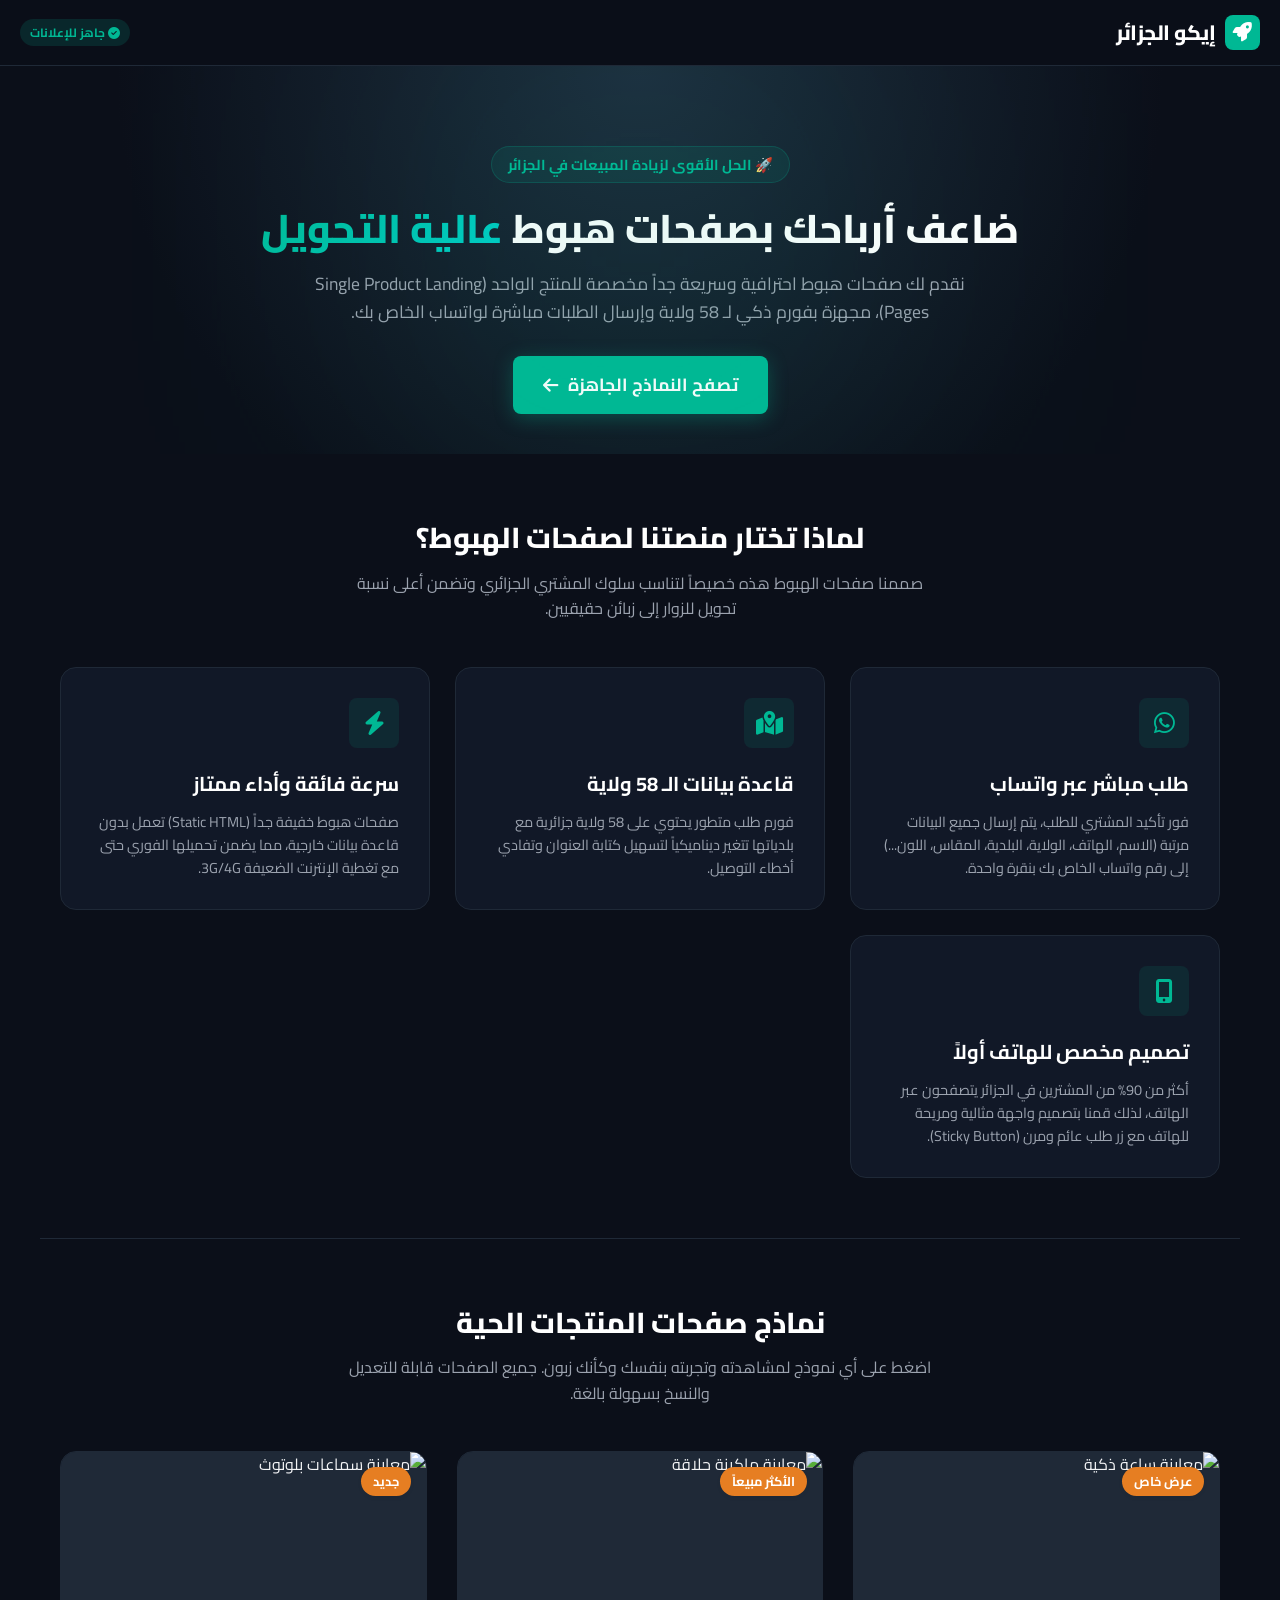
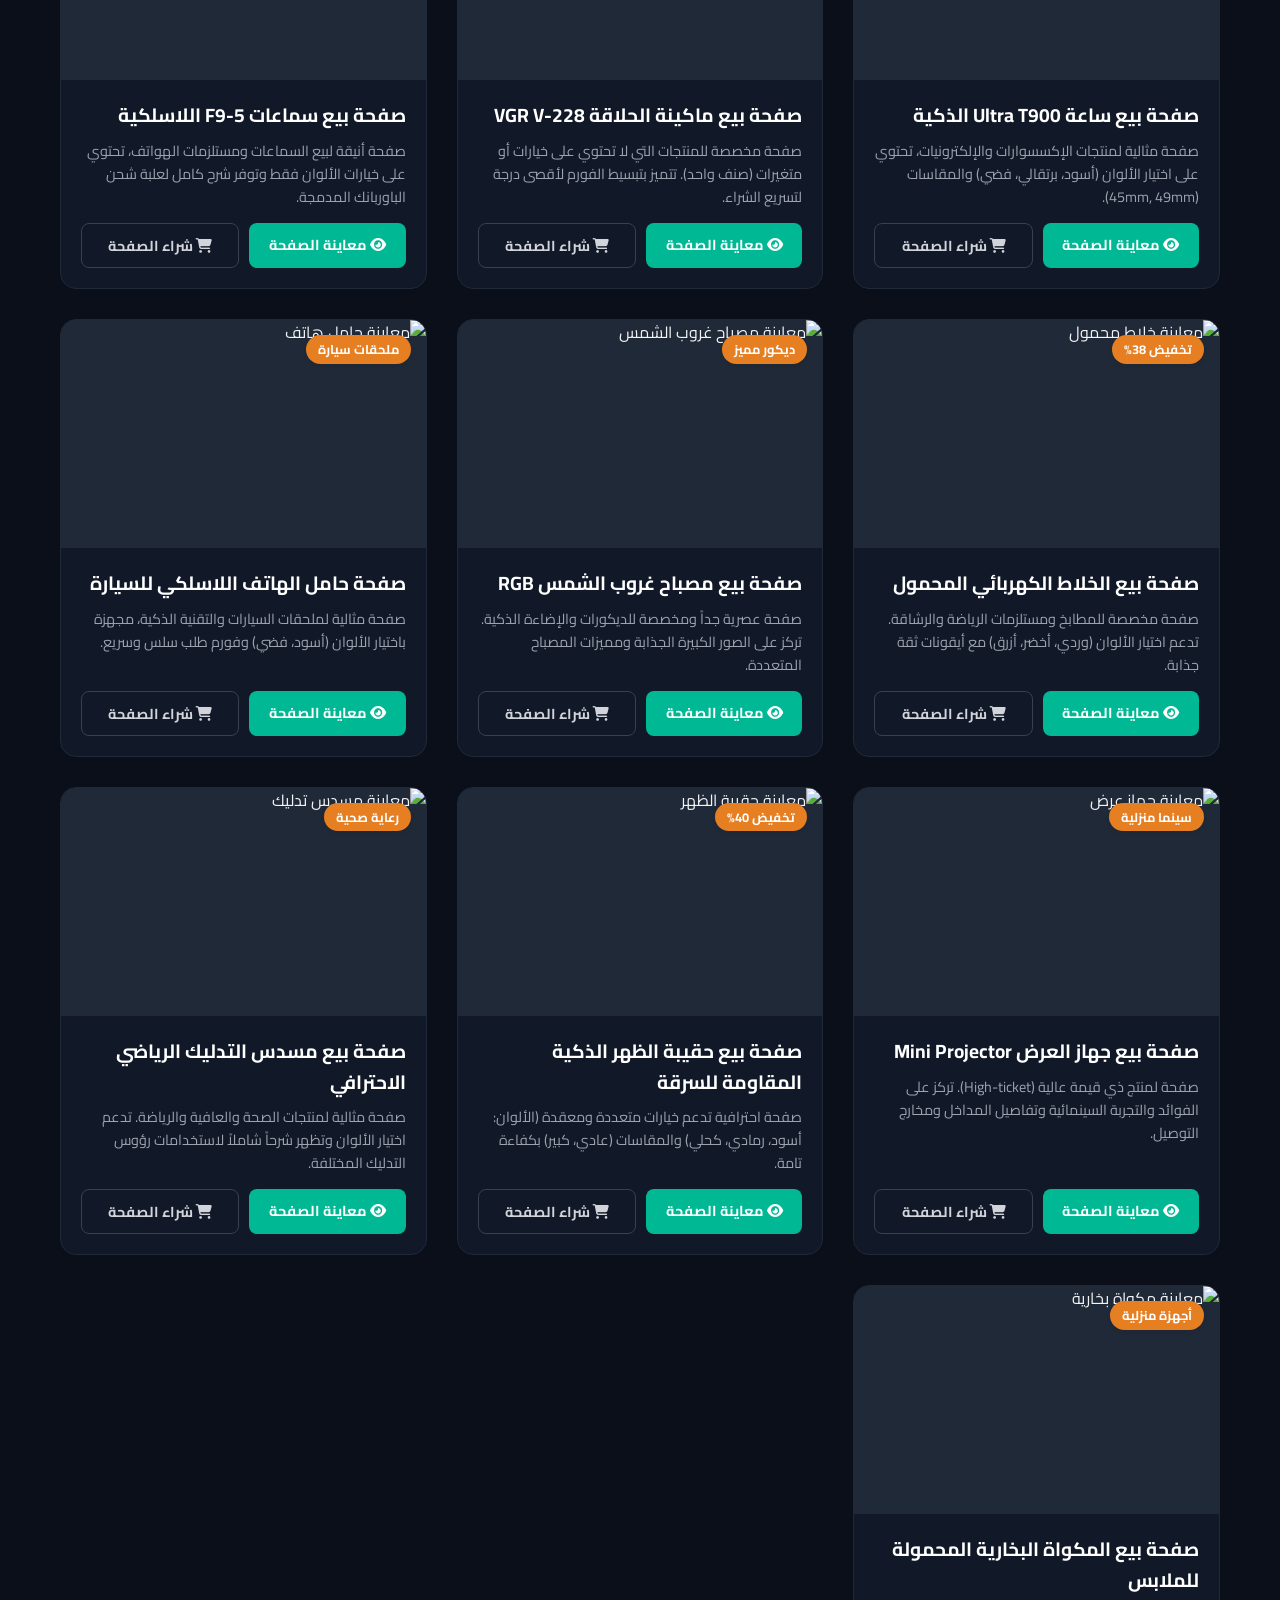
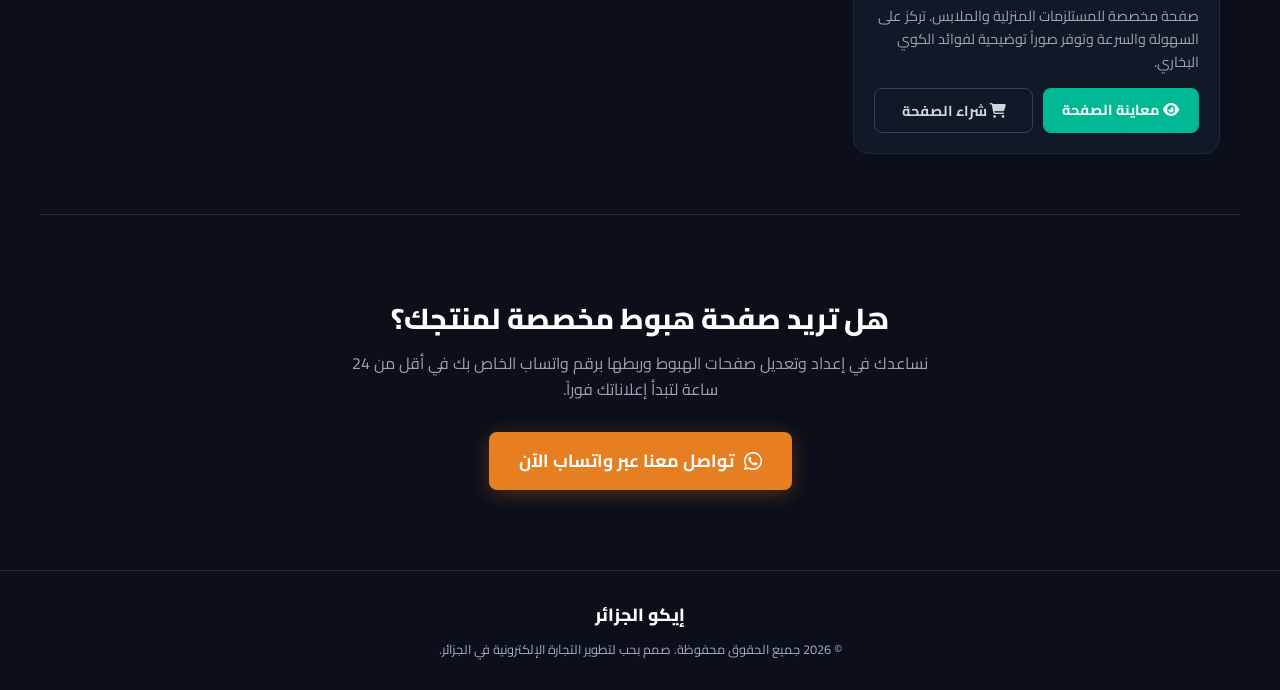
==== index.html @ 587dd2bb "Initial commit - Product Pages" ====
<!DOCTYPE html>
<html lang="ar" dir="rtl">
<head>
  <meta charset="UTF-8">
  <meta name="viewport" content="width=device-width, initial-scale=1.0">
  <meta name="description" content="منصة إنشاء صفحات الهبوط الاحترافية للمنتج الواحد في الجزائر. زد مبيعاتك عبر فيسبوك بصفحات سريعة ومتوافقة مع واتساب.">
  <title>صفحات الهبوط الاحترافية للمنتج الواحد في الجزائر | Eco الجزائر</title>
  
  <!-- FontAwesome Icons -->
  <link rel="stylesheet" href="https://cdnjs.cloudflare.com/ajax/libs/font-awesome/6.4.0/css/all.min.css">
  
  <!-- Custom Styling (Using the unified style.css agency sections) -->
  <link rel="stylesheet" href="assets/css/style.css">
</head>
<body class="agency-body">

  <!-- Header -->
  <header class="app-header agency-header">
    <div class="logo-container">
      <div class="logo-icon" style="background: var(--primary);"><i class="fas fa-rocket"></i></div>
      <span class="logo-text" style="color: var(--white);">إيكو الجزائر</span>
    </div>
    <div class="trust-badge-header" style="background-color: rgba(0, 184, 148, 0.15); color: var(--primary);">
      <i class="fas fa-check-circle"></i> جاهز للإعلانات
    </div>
  </header>

  <!-- Hero Section -->
  <section class="agency-hero">
    <span class="agency-badge">🚀 الحل الأقوى لزيادة المبيعات في الجزائر</span>
    <h1 class="agency-title">ضاعف أرباحك بصفحات هبوط <span>عالية التحويل</span></h1>
    <p class="agency-subtitle">نقدم لك صفحات هبوط احترافية وسريعة جداً مخصصة للمنتج الواحد (Single Product Landing Pages)، مجهزة بفورم ذكي لـ 58 ولاية وإرسال الطلبات مباشرة لواتساب الخاص بك.</p>
    <a href="#templates" class="agency-cta-btn">
      تصفح النماذج الجاهزة
      <i class="fas fa-arrow-left"></i>
    </a>
  </section>

  <!-- Features Section -->
  <section class="agency-section">
    <div class="section-header-center">
      <h2 class="agency-section-title">لماذا تختار منصتنا لصفحات الهبوط؟</h2>
      <p class="agency-section-desc">صممنا صفحات الهبوط هذه خصيصاً لتناسب سلوك المشتري الجزائري وتضمن أعلى نسبة تحويل للزوار إلى زبائن حقيقيين.</p>
    </div>

    <div class="features-grid">
      <!-- Feature 1 -->
      <div class="feature-card">
        <div class="feature-card-icon"><i class="fab fa-whatsapp"></i></div>
        <h3 class="feature-card-title">طلب مباشر عبر واتساب</h3>
        <p class="feature-card-desc">فور تأكيد المشتري للطلب، يتم إرسال جميع البيانات مرتبة (الاسم، الهاتف، الولاية، البلدية، المقاس، اللون...) إلى رقم واتساب الخاص بك بنقرة واحدة.</p>
      </div>

      <!-- Feature 2 -->
      <div class="feature-card">
        <div class="feature-card-icon"><i class="fas fa-map-marked-alt"></i></div>
        <h3 class="feature-card-title">قاعدة بيانات الـ 58 ولاية</h3>
        <p class="feature-card-desc">فورم طلب متطور يحتوي على 58 ولاية جزائرية مع بلدياتها تتغير ديناميكياً لتسهيل كتابة العنوان وتفادي أخطاء التوصيل.</p>
      </div>

      <!-- Feature 3 -->
      <div class="feature-card">
        <div class="feature-card-icon"><i class="fas fa-bolt"></i></div>
        <h3 class="feature-card-title">سرعة فائقة وأداء ممتاز</h3>
        <p class="feature-card-desc">صفحات هبوط خفيفة جداً (Static HTML) تعمل بدون قاعدة بيانات خارجية، مما يضمن تحميلها الفوري حتى مع تغطية الإنترنت الضعيفة 3G/4G.</p>
      </div>

      <!-- Feature 4 -->
      <div class="feature-card">
        <div class="feature-card-icon"><i class="fas fa-mobile-alt"></i></div>
        <h3 class="feature-card-title">تصميم مخصص للهاتف أولاً</h3>
        <p class="feature-card-desc">أكثر من 90% من المشترين في الجزائر يتصفحون عبر الهاتف، لذلك قمنا بتصميم واجهة مثالية ومريحة للهاتف مع زر طلب عائم ومرن (Sticky Button).</p>
      </div>
    </div>
  </section>

  <!-- Templates Showcase Section -->
  <section id="templates" class="agency-section" style="border-top: 1px solid #1f2937;">
    <div class="section-header-center">
      <h2 class="agency-section-title">نماذج صفحات المنتجات الحية</h2>
      <p class="agency-section-desc">اضغط على أي نموذج لمشاهدته وتجربته بنفسك وكأنك زبون. جميع الصفحات قابلة للتعديل والنسخ بسهولة بالغة.</p>
    </div>

    <div class="templates-grid">
      <!-- Template 1 -->
      <div class="template-card">
        <div class="template-preview">
          <span class="template-badge">عرض خاص</span>
          <img src="https://images.unsplash.com/photo-1546868871-7041f2a55e12?w=600&auto=format&fit=crop&q=80" alt="معاينة ساعة ذكية">
        </div>
        <div class="template-info">
          <h3 class="template-title">صفحة بيع ساعة Ultra T900 الذكية</h3>
          <p class="template-desc">صفحة مثالية لمنتجات الإكسسوارات والإلكترونيات، تحتوي على اختيار الألوان (أسود، برتقالي، فضي) والمقاسات (45mm, 49mm).</p>
          <div class="template-actions">
            <a href="pages/product-1.html" target="_blank" class="template-btn template-btn-primary"><i class="fas fa-eye"></i> معاينة الصفحة</a>
            <a href="https://api.whatsapp.com/send?phone=213660320251&text=مرحباً، أريد شراء صفحة هبوط ساعة Ultra T900" target="_blank" class="template-btn template-btn-secondary"><i class="fas fa-shopping-cart"></i> شراء الصفحة</a>
          </div>
        </div>
      </div>

      <!-- Template 2 -->
      <div class="template-card">
        <div class="template-preview">
          <span class="template-badge">الأكثر مبيعاً</span>
          <img src="https://images.unsplash.com/photo-1621605815971-fbc98d665033?w=600&auto=format&fit=crop&q=80" alt="معاينة ماكينة حلاقة">
        </div>
        <div class="template-info">
          <h3 class="template-title">صفحة بيع ماكينة الحلاقة VGR V-228</h3>
          <p class="template-desc">صفحة مخصصة للمنتجات التي لا تحتوي على خيارات أو متغيرات (صنف واحد). تتميز بتبسيط الفورم لأقصى درجة لتسريع الشراء.</p>
          <div class="template-actions">
            <a href="pages/product-2.html" target="_blank" class="template-btn template-btn-primary"><i class="fas fa-eye"></i> معاينة الصفحة</a>
            <a href="https://api.whatsapp.com/send?phone=213660320251&text=مرحباً، أريد شراء صفحة هبوط ماكينة الحلاقة VGR" target="_blank" class="template-btn template-btn-secondary"><i class="fas fa-shopping-cart"></i> شراء الصفحة</a>
          </div>
        </div>
      </div>

      <!-- Template 3 -->
      <div class="template-card">
        <div class="template-preview">
          <span class="template-badge">جديد</span>
          <img src="https://images.unsplash.com/photo-1608156639585-b3a032ef9689?w=600&auto=format&fit=crop&q=80" alt="معاينة سماعات بلوتوث">
        </div>
        <div class="template-info">
          <h3 class="template-title">صفحة بيع سماعات F9-5 اللاسلكية</h3>
          <p class="template-desc">صفحة أنيقة لبيع السماعات ومستلزمات الهواتف، تحتوي على خيارات الألوان فقط وتوفر شرح كامل لعلبة شحن الباوربانك المدمجة.</p>
          <div class="template-actions">
            <a href="pages/product-3.html" target="_blank" class="template-btn template-btn-primary"><i class="fas fa-eye"></i> معاينة الصفحة</a>
            <a href="https://api.whatsapp.com/send?phone=213660320251&text=مرحباً، أريد شراء صفحة هبوط سماعات F9-5" target="_blank" class="template-btn template-btn-secondary"><i class="fas fa-shopping-cart"></i> شراء الصفحة</a>
          </div>
        </div>
      </div>

      <!-- Template 4 -->
      <div class="template-card">
        <div class="template-preview">
          <span class="template-badge">تخفيض 38%</span>
          <img src="https://images.unsplash.com/photo-1578643463396-0997cb5328c1?w=600&auto=format&fit=crop&q=80" alt="معاينة خلاط محمول">
        </div>
        <div class="template-info">
          <h3 class="template-title">صفحة بيع الخلاط الكهربائي المحمول</h3>
          <p class="template-desc">صفحة مخصصة للمطابخ ومستلزمات الرياضة والرشاقة. تدعم اختيار الألوان (وردي، أخضر، أزرق) مع أيقونات ثقة جذابة.</p>
          <div class="template-actions">
            <a href="pages/product-4.html" target="_blank" class="template-btn template-btn-primary"><i class="fas fa-eye"></i> معاينة الصفحة</a>
            <a href="https://api.whatsapp.com/send?phone=213660320251&text=مرحباً، أريد شراء صفحة هبوط الخلاط المحمول" target="_blank" class="template-btn template-btn-secondary"><i class="fas fa-shopping-cart"></i> شراء الصفحة</a>
          </div>
        </div>
      </div>

      <!-- Template 5 -->
      <div class="template-card">
        <div class="template-preview">
          <span class="template-badge">ديكور مميز</span>
          <img src="https://images.unsplash.com/photo-1618005182384-a83a8bd57fbe?w=600&auto=format&fit=crop&q=80" alt="معاينة مصباح غروب الشمس">
        </div>
        <div class="template-info">
          <h3 class="template-title">صفحة بيع مصباح غروب الشمس RGB</h3>
          <p class="template-desc">صفحة عصرية جداً ومخصصة للديكورات والإضاءة الذكية. تركز على الصور الكبيرة الجذابة ومميزات المصباح المتعددة.</p>
          <div class="template-actions">
            <a href="pages/product-5.html" target="_blank" class="template-btn template-btn-primary"><i class="fas fa-eye"></i> معاينة الصفحة</a>
            <a href="https://api.whatsapp.com/send?phone=213660320251&text=مرحباً، أريد شراء صفحة هبوط مصباح غروب الشمس" target="_blank" class="template-btn template-btn-secondary"><i class="fas fa-shopping-cart"></i> شراء الصفحة</a>
          </div>
        </div>
      </div>

      <!-- Template 6 -->
      <div class="template-card">
        <div class="template-preview">
          <span class="template-badge">ملحقات سيارة</span>
          <img src="https://images.unsplash.com/photo-1586105251261-72a756497a11?w=600&auto=format&fit=crop&q=80" alt="معاينة حامل هاتف">
        </div>
        <div class="template-info">
          <h3 class="template-title">صفحة حامل الهاتف اللاسلكي للسيارة</h3>
          <p class="template-desc">صفحة مثالية لملحقات السيارات والتقنية الذكية، مجهزة باختيار الألوان (أسود، فضي) وفورم طلب سلس وسريع.</p>
          <div class="template-actions">
            <a href="pages/product-6.html" target="_blank" class="template-btn template-btn-primary"><i class="fas fa-eye"></i> معاينة الصفحة</a>
            <a href="https://api.whatsapp.com/send?phone=213660320251&text=مرحباً، أريد شراء صفحة هبوط شاحن وحامل السيارة" target="_blank" class="template-btn template-btn-secondary"><i class="fas fa-shopping-cart"></i> شراء الصفحة</a>
          </div>
        </div>
      </div>

      <!-- Template 7 -->
      <div class="template-card">
        <div class="template-preview">
          <span class="template-badge">سينما منزلية</span>
          <img src="https://images.unsplash.com/photo-1535016120720-40c646be5580?w=600&auto=format&fit=crop&q=80" alt="معاينة جهاز عرض">
        </div>
        <div class="template-info">
          <h3 class="template-title">صفحة بيع جهاز العرض Mini Projector</h3>
          <p class="template-desc">صفحة لمنتج ذي قيمة عالية (High-ticket). تركز على الفوائد والتجربة السينمائية وتفاصيل المداخل ومخارج التوصيل.</p>
          <div class="template-actions">
            <a href="pages/product-7.html" target="_blank" class="template-btn template-btn-primary"><i class="fas fa-eye"></i> معاينة الصفحة</a>
            <a href="https://api.whatsapp.com/send?phone=213660320251&text=مرحباً، أريد شراء صفحة هبوط جهاز العرض" target="_blank" class="template-btn template-btn-secondary"><i class="fas fa-shopping-cart"></i> شراء الصفحة</a>
          </div>
        </div>
      </div>

      <!-- Template 8 -->
      <div class="template-card">
        <div class="template-preview">
          <span class="template-badge">تخفيض 40%</span>
          <img src="https://images.unsplash.com/photo-1553062407-98eeb64c6a62?w=600&auto=format&fit=crop&q=80" alt="معاينة حقيبة الظهر">
        </div>
        <div class="template-info">
          <h3 class="template-title">صفحة بيع حقيبة الظهر الذكية المقاومة للسرقة</h3>
          <p class="template-desc">صفحة احترافية تدعم خيارات متعددة ومعقدة (الألوان: أسود، رمادي، كحلي) والمقاسات (عادي، كبير) بكفاءة تامة.</p>
          <div class="template-actions">
            <a href="pages/product-8.html" target="_blank" class="template-btn template-btn-primary"><i class="fas fa-eye"></i> معاينة الصفحة</a>
            <a href="https://api.whatsapp.com/send?phone=213660320251&text=مرحباً، أريد شراء صفحة هبوط حقيبة الظهر" target="_blank" class="template-btn template-btn-secondary"><i class="fas fa-shopping-cart"></i> شراء الصفحة</a>
          </div>
        </div>
      </div>

      <!-- Template 9 -->
      <div class="template-card">
        <div class="template-preview">
          <span class="template-badge">رعاية صحية</span>
          <img src="https://images.unsplash.com/photo-1607613009820-a29f7bb81c04?w=600&auto=format&fit=crop&q=80" alt="معاينة مسدس تدليك">
        </div>
        <div class="template-info">
          <h3 class="template-title">صفحة بيع مسدس التدليك الرياضي الاحترافي</h3>
          <p class="template-desc">صفحة مثالية لمنتجات الصحة والعافية والرياضة. تدعم اختيار الألوان وتظهر شرحاً شاملاً لاستخدامات رؤوس التدليك المختلفة.</p>
          <div class="template-actions">
            <a href="pages/product-9.html" target="_blank" class="template-btn template-btn-primary"><i class="fas fa-eye"></i> معاينة الصفحة</a>
            <a href="https://api.whatsapp.com/send?phone=213660320251&text=مرحباً، أريد شراء صفحة هبوط مسدس التدليك" target="_blank" class="template-btn template-btn-secondary"><i class="fas fa-shopping-cart"></i> شراء الصفحة</a>
          </div>
        </div>
      </div>

      <!-- Template 10 -->
      <div class="template-card">
        <div class="template-preview">
          <span class="template-badge">أجهزة منزلية</span>
          <img src="https://images.unsplash.com/photo-1479064555552-3ef4979f8908?w=600&auto=format&fit=crop&q=80" alt="معاينة مكواة بخارية">
        </div>
        <div class="template-info">
          <h3 class="template-title">صفحة بيع المكواة البخارية المحمولة للملابس</h3>
          <p class="template-desc">صفحة مخصصة للمستلزمات المنزلية والملابس. تركز على السهولة والسرعة وتوفر صوراً توضيحية لفوائد الكوي البخاري.</p>
          <div class="template-actions">
            <a href="pages/product-10.html" target="_blank" class="template-btn template-btn-primary"><i class="fas fa-eye"></i> معاينة الصفحة</a>
            <a href="https://api.whatsapp.com/send?phone=213660320251&text=مرحباً، أريد شراء صفحة هبوط المكواة البخارية" target="_blank" class="template-btn template-btn-secondary"><i class="fas fa-shopping-cart"></i> شراء الصفحة</a>
          </div>
        </div>
      </div>
    </div>
  </section>

  <!-- CTA section -->
  <section class="agency-section" style="text-align: center; border-top: 1px solid #1f2937; padding: 80px 20px;">
    <h2 class="agency-section-title">هل تريد صفحة هبوط مخصصة لمنتجك؟</h2>
    <p class="agency-section-desc" style="margin-bottom: 30px;">نساعدك في إعداد وتعديل صفحات الهبوط وربطها برقم واتساب الخاص بك في أقل من 24 ساعة لتبدأ إعلاناتك فوراً.</p>
    <a href="https://api.whatsapp.com/send?phone=213660320251&text=مرحباً، أريد طلب صفحة هبوط مخصصة لمنتجاتي" target="_blank" class="agency-cta-btn" style="background-color: var(--secondary); box-shadow: 0 4px 20px rgba(230, 126, 34, 0.3);">
      <i class="fab fa-whatsapp" style="font-size: 1.3rem;"></i>
      تواصل معنا عبر واتساب الآن
    </a>
  </section>

  <!-- Footer -->
  <footer class="app-footer" style="background-color: #0b0f19; border-top: 1px solid #1f2937;">
    <div class="footer-logo">إيكو الجزائر</div>
    <p>© 2026 جميع الحقوق محفوظة. صمم بحب لتطوير التجارة الإلكترونية في الجزائر.</p>
  </footer>

</body>
</html>
---- assets/css/style.css ----
/* 
   ==========================================================================
   Premium E-commerce Single Product Landing Page Stylesheet
   Designed for Algeria E-Commerce (Mobile-First, High-Conversion)
   ========================================================================== 
*/

@import url('https://fonts.googleapis.com/css2?family=Cairo:wght@300;400;600;700;800&family=Inter:wght@300;400;500;600;700&display=swap');

:root {
  /* Colors */
  --primary: #00b894;
  --primary-hover: #00a884;
  --primary-light: rgba(0, 184, 148, 0.1);
  --secondary: #e67e22; /* Accent Gold/Orange for badges & urgency */
  --secondary-hover: #d35400;
  --secondary-light: rgba(230, 126, 34, 0.1);
  
  --dark: #1e272e;
  --dark-light: #2c3e50;
  --light: #f8f9fa;
  --white: #ffffff;
  
  --text: #2d3748;
  --text-muted: #718096;
  --border: #e2e8f0;
  --border-focus: #00b894;
  --bg-gradient: linear-gradient(135deg, #f5f7fa 0%, #c3cfe2 100%);
  --bg-card: #ffffff;
  
  --success: #2ecc71;
  --danger: #e74c3c;
  --warning: #f1c40f;

  /* Shadows */
  --shadow-sm: 0 2px 4px rgba(0,0,0,0.05);
  --shadow-md: 0 4px 6px rgba(0,0,0,0.07), 0 10px 15px rgba(0,0,0,0.05);
  --shadow-lg: 0 15px 30px rgba(0,0,0,0.1), 0 5px 15px rgba(0,0,0,0.05);
  --shadow-sticky: 0 -4px 20px rgba(0, 0, 0, 0.08);

  /* Transitions */
  --transition-fast: 0.2s cubic-bezier(0.4, 0, 0.2, 1);
  --transition-normal: 0.3s cubic-bezier(0.4, 0, 0.2, 1);
  
  /* Borders */
  --radius-sm: 8px;
  --radius-md: 16px;
  --radius-lg: 24px;
}

/* Reset & Base Styles */
*, *::before, *::after {
  box-sizing: border-box;
  margin: 0;
  padding: 0;
}

html {
  scroll-behavior: smooth;
  font-size: 16px;
}

body {
  font-family: 'Cairo', 'Inter', sans-serif;
  background-color: #f7f9fb;
  color: var(--text);
  line-height: 1.6;
  direction: rtl;
  text-align: right;
  overflow-x: hidden;
  -webkit-tap-highlight-color: transparent;
}

img {
  max-width: 100%;
  height: auto;
  display: block;
}

a {
  text-decoration: none;
  color: inherit;
}

/* Main Container Layout */
.app-container {
  max-width: 600px; /* Perfect width for Mobile-First layout on Desktop too */
  margin: 0 auto;
  background-color: var(--white);
  min-height: 100vh;
  box-shadow: 0 0 40px rgba(0,0,0,0.03);
  position: relative;
  padding-bottom: 90px; /* Space for Mobile Sticky CTA */
}

/* Header & Logo */
.app-header {
  padding: 15px 20px;
  display: flex;
  justify-content: space-between;
  align-items: center;
  border-bottom: 1px solid var(--border);
  background-color: var(--white);
  position: sticky;
  top: 0;
  z-index: 100;
  backdrop-filter: blur(10px);
  background-color: rgba(255, 255, 255, 0.95);
}

.logo-container {
  display: flex;
  align-items: center;
  gap: 10px;
}

.logo-icon {
  width: 35px;
  height: 35px;
  background: var(--primary);
  border-radius: var(--radius-sm);
  display: flex;
  align-items: center;
  justify-content: center;
  color: var(--white);
  font-weight: 800;
  font-size: 1.2rem;
}

.logo-text {
  font-weight: 800;
  font-size: 1.3rem;
  color: var(--dark);
  letter-spacing: -0.5px;
}

.trust-badge-header {
  font-size: 0.75rem;
  font-weight: 700;
  color: var(--primary);
  background-color: var(--primary-light);
  padding: 4px 10px;
  border-radius: 50px;
}

/* Badge (عرض خاص) */
.badge-discount {
  display: inline-flex;
  align-items: center;
  background: var(--secondary);
  color: var(--white);
  padding: 4px 12px;
  border-radius: 50px;
  font-size: 0.85rem;
  font-weight: 700;
  box-shadow: 0 4px 10px rgba(230, 126, 34, 0.3);
  animation: pulse-badge 2s infinite;
}

@keyframes pulse-badge {
  0% { transform: scale(1); }
  50% { transform: scale(1.05); }
  100% { transform: scale(1); }
}

/* Product Media & Gallery */
.product-media {
  position: relative;
  background-color: #f1f3f5;
  width: 100%;
}

.main-image-wrapper {
  position: relative;
  aspect-ratio: 1 / 1;
  overflow: hidden;
  background-color: #fff;
  display: flex;
  align-items: center;
  justify-content: center;
}

.main-image-wrapper img {
  width: 100%;
  height: 100%;
  object-fit: cover;
  transition: transform var(--transition-normal);
}

.main-image-wrapper img.zoomed {
  transform: scale(1.1);
}

.gallery-thumbnails {
  display: flex;
  gap: 10px;
  padding: 15px 20px;
  overflow-x: auto;
  scrollbar-width: none; /* Hide scrollbars */
  background-color: var(--white);
}

.gallery-thumbnails::-webkit-scrollbar {
  display: none;
}

.thumbnail {
  width: 70px;
  height: 70px;
  border-radius: var(--radius-sm);
  overflow: hidden;
  border: 2px solid transparent;
  cursor: pointer;
  flex-shrink: 0;
  transition: var(--transition-fast);
  opacity: 0.6;
}

.thumbnail.active {
  border-color: var(--primary);
  opacity: 1;
  box-shadow: var(--shadow-sm);
}

.thumbnail img {
  width: 100%;
  height: 100%;
  object-fit: cover;
}

/* Sticky Promo Ticker */
.ticker-bar {
  background-color: var(--dark);
  color: var(--white);
  padding: 8px 15px;
  font-size: 0.8rem;
  font-weight: 600;
  text-align: center;
  display: flex;
  justify-content: center;
  align-items: center;
  gap: 8px;
}

.ticker-bar span {
  color: var(--secondary);
  font-weight: 800;
}

/* Product Info */
.product-info-section {
  padding: 25px 20px;
  background-color: var(--white);
}

.product-title {
  font-size: 1.6rem;
  font-weight: 800;
  color: var(--dark);
  line-height: 1.4;
  margin-bottom: 12px;
}

.product-pricing {
  display: flex;
  align-items: center;
  gap: 15px;
  margin-bottom: 20px;
}

.price-current {
  font-size: 2.2rem;
  font-weight: 800;
  color: var(--primary);
  display: flex;
  align-items: baseline;
  gap: 4px;
}

.price-currency {
  font-size: 1.1rem;
  font-weight: 700;
}

.price-old {
  font-size: 1.3rem;
  color: var(--text-muted);
  text-decoration: line-through;
}

/* Trust Elements Row */
.trust-badges-grid {
  display: grid;
  grid-template-columns: repeat(3, 1fr);
  gap: 10px;
  padding: 15px 0;
  border-top: 1px solid var(--border);
  border-bottom: 1px solid var(--border);
  margin-bottom: 25px;
}

.trust-badge-card {
  display: flex;
  flex-direction: column;
  align-items: center;
  text-align: center;
  gap: 6px;
}

.trust-icon {
  width: 40px;
  height: 40px;
  background-color: var(--primary-light);
  color: var(--primary);
  border-radius: 50%;
  display: flex;
  align-items: center;
  justify-content: center;
  font-size: 1.25rem;
}

.trust-text {
  font-size: 0.75rem;
  font-weight: 700;
  color: var(--dark);
}

/* Interactive Product Options */
.option-group {
  margin-bottom: 20px;
}

.option-label {
  font-size: 0.95rem;
  font-weight: 700;
  color: var(--dark);
  margin-bottom: 8px;
  display: block;
}

.options-selector-flex {
  display: flex;
  flex-wrap: wrap;
  gap: 10px;
}

.option-pill {
  padding: 10px 18px;
  border: 2px solid var(--border);
  border-radius: var(--radius-sm);
  font-size: 0.9rem;
  font-weight: 700;
  cursor: pointer;
  background-color: var(--white);
  transition: var(--transition-fast);
  user-select: none;
  display: flex;
  align-items: center;
  gap: 8px;
}

.option-pill:hover {
  border-color: var(--text-muted);
}

.option-pill.active {
  border-color: var(--primary);
  background-color: var(--primary-light);
  color: var(--primary);
}

/* Color Circle indicator inside pill optional */
.color-dot {
  width: 15px;
  height: 15px;
  border-radius: 50%;
  display: inline-block;
  border: 1px solid rgba(0,0,0,0.1);
}

/* Product Description Section */
.product-description-section {
  padding: 25px 20px;
  background-color: var(--light);
  border-top: 1px solid var(--border);
  border-bottom: 1px solid var(--border);
}

.section-title {
  font-size: 1.2rem;
  font-weight: 800;
  color: var(--dark);
  margin-bottom: 15px;
  display: flex;
  align-items: center;
  gap: 8px;
}

.section-title::after {
  content: '';
  flex-grow: 1;
  height: 2px;
  background-color: var(--border);
}

.description-content {
  color: var(--text);
  font-size: 0.95rem;
  line-height: 1.7;
}

.description-content h3 {
  font-size: 1.1rem;
  margin: 15px 0 10px 0;
  color: var(--dark-light);
}

.description-content ul, .description-content ol {
  margin: 10px 0;
  padding-right: 20px;
}

.description-content li {
  margin-bottom: 8px;
}

/* Order Form Section */
.order-form-section {
  padding: 30px 20px;
  background-color: var(--white);
}

.form-header {
  text-align: center;
  margin-bottom: 25px;
}

.form-title {
  font-size: 1.4rem;
  font-weight: 800;
  color: var(--dark);
  margin-bottom: 5px;
}

.form-subtitle {
  font-size: 0.9rem;
  color: var(--secondary);
  font-weight: 700;
}

.form-group {
  margin-bottom: 18px;
  position: relative;
}

.form-group label {
  display: block;
  font-size: 0.9rem;
  font-weight: 700;
  color: var(--dark);
  margin-bottom: 6px;
}

.input-with-icon {
  position: relative;
  display: flex;
  align-items: center;
}

.input-icon {
  position: absolute;
  right: 15px;
  color: var(--text-muted);
  font-size: 1rem;
  pointer-events: none;
}

.form-control {
  width: 100%;
  padding: 12px 45px 12px 15px; /* Extra padding on right for the icon */
  border: 2px solid var(--border);
  border-radius: var(--radius-sm);
  font-size: 0.95rem;
  font-family: inherit;
  color: var(--dark);
  background-color: var(--white);
  transition: var(--transition-fast);
  outline: none;
}

.form-control:focus {
  border-color: var(--primary);
  box-shadow: 0 0 0 4px rgba(0, 184, 148, 0.15);
}

.form-control-select {
  appearance: none;
  background-image: url("data:image/svg+xml;charset=UTF-8,%3Csvg xmlns='http://www.w3.org/2000/svg' viewBox='0 0 24 24' fill='none' stroke='%23718096' stroke-width='2' stroke-linecap='round' stroke-linejoin='round'%3E%3Cpolyline points='6 9 12 15 18 9'%3E%3C/polyline%3E%3C/svg%3E");
  background-repeat: no-repeat;
  background-position: left 15px center;
  background-size: 18px;
}

/* Delivery Type Cards */
.delivery-options-grid {
  display: grid;
  grid-template-columns: repeat(2, 1fr);
  gap: 15px;
  margin-bottom: 18px;
}

.delivery-card {
  border: 2px solid var(--border);
  border-radius: var(--radius-sm);
  padding: 15px 10px;
  text-align: center;
  cursor: pointer;
  transition: var(--transition-fast);
  background-color: var(--white);
  user-select: none;
  display: flex;
  flex-direction: column;
  align-items: center;
  gap: 8px;
}

.delivery-card.active {
  border-color: var(--primary);
  background-color: var(--primary-light);
  color: var(--primary);
}

.delivery-card-icon {
  font-size: 1.5rem;
  color: var(--text-muted);
}

.delivery-card.active .delivery-card-icon {
  color: var(--primary);
}

.delivery-card-title {
  font-size: 0.9rem;
  font-weight: 700;
  color: var(--dark);
}

.delivery-card.active .delivery-card-title {
  color: var(--primary);
}

.delivery-card-desc {
  font-size: 0.75rem;
  color: var(--text-muted);
}

/* Quantity Counter Selector */
.quantity-selector {
  display: flex;
  align-items: center;
  border: 2px solid var(--border);
  border-radius: var(--radius-sm);
  width: fit-content;
  overflow: hidden;
  background-color: var(--white);
}

.qty-btn {
  width: 45px;
  height: 45px;
  border: none;
  background-color: var(--light);
  font-size: 1.2rem;
  font-weight: bold;
  cursor: pointer;
  display: flex;
  align-items: center;
  justify-content: center;
  transition: var(--transition-fast);
  user-select: none;
}

.qty-btn:hover {
  background-color: var(--border);
}

.qty-val {
  width: 60px;
  height: 45px;
  text-align: center;
  border: none;
  font-size: 1.1rem;
  font-weight: 700;
  outline: none;
  pointer-events: none; /* User changes quantity only through buttons */
}

/* Urgency Elements */
.urgency-badge {
  display: flex;
  align-items: center;
  justify-content: center;
  gap: 8px;
  background-color: var(--secondary-light);
  color: var(--secondary);
  border: 1px dashed var(--secondary);
  padding: 10px;
  border-radius: var(--radius-sm);
  font-size: 0.85rem;
  font-weight: 700;
  margin-bottom: 20px;
}

/* Submit Action Button */
.submit-btn {
  width: 100%;
  padding: 16px;
  background: linear-gradient(135deg, var(--primary) 0%, var(--primary-hover) 100%);
  border: none;
  border-radius: var(--radius-sm);
  color: var(--white);
  font-size: 1.2rem;
  font-weight: 800;
  cursor: pointer;
  box-shadow: 0 8px 20px rgba(0, 184, 148, 0.3);
  transition: all var(--transition-normal);
  display: flex;
  align-items: center;
  justify-content: center;
  gap: 12px;
  position: relative;
  overflow: hidden;
  margin-top: 15px;
}

.submit-btn::after {
  content: '';
  position: absolute;
  top: 0;
  left: -50%;
  width: 200%;
  height: 100%;
  background: linear-gradient(
    to right,
    rgba(255,255,255,0) 0%,
    rgba(255,255,255,0.3) 50%,
    rgba(255,255,255,0) 100%
  );
  transform: skewX(-25deg);
  animation: shine 3s infinite;
}

@keyframes shine {
  0% { left: -100%; }
  50% { left: 100%; }
  100% { left: 100%; }
}

.submit-btn:hover {
  transform: translateY(-2px);
  box-shadow: 0 12px 24px rgba(0, 184, 148, 0.4);
}

.submit-btn:active {
  transform: translateY(0);
}

.whatsapp-icon-btn {
  font-size: 1.6rem;
}

/* Sticky Phone Footer Button */
.sticky-footer-cta {
  position: fixed;
  bottom: 0;
  left: 0;
  right: 0;
  background-color: var(--white);
  padding: 12px 20px;
  box-shadow: var(--shadow-sticky);
  z-index: 99;
  display: flex;
  justify-content: center;
  align-items: center;
  transform: translateY(100%);
  transition: transform var(--transition-normal);
}

.sticky-footer-cta.visible {
  transform: translateY(0);
}

/* Desktop layout constraint for sticky footer */
@media (min-width: 601px) {
  .sticky-footer-cta {
    left: 50%;
    transform: translate(-50%, 100%);
    width: 600px;
  }
  .sticky-footer-cta.visible {
    transform: translate(-50%, 0);
  }
}

.sticky-cta-btn {
  width: 100%;
  padding: 14px;
  background: var(--secondary);
  border: none;
  border-radius: var(--radius-sm);
  color: var(--white);
  font-size: 1.1rem;
  font-weight: 800;
  cursor: pointer;
  box-shadow: 0 4px 15px rgba(230, 126, 34, 0.3);
  display: flex;
  align-items: center;
  justify-content: center;
  gap: 8px;
  transition: var(--transition-fast);
}

.sticky-cta-btn:hover {
  background: var(--secondary-hover);
}

/* Toast Notifications */
.toast-container {
  position: fixed;
  top: 20px;
  left: 20px;
  right: 20px;
  z-index: 1000;
  display: flex;
  flex-direction: column;
  gap: 10px;
  pointer-events: none;
}

@media (min-width: 601px) {
  .toast-container {
    width: 380px;
    left: auto;
    right: calc(50% - 280px); /* Center aligning near the desktop emulation box */
  }
}

.toast {
  padding: 15px 20px;
  border-radius: var(--radius-sm);
  background-color: var(--white);
  box-shadow: var(--shadow-lg);
  color: var(--text);
  font-weight: 700;
  font-size: 0.9rem;
  display: flex;
  align-items: center;
  gap: 12px;
  transform: translateY(-20px);
  opacity: 0;
  transition: all 0.3s cubic-bezier(0.175, 0.885, 0.32, 1.275);
  pointer-events: auto;
  border-right: 4px solid var(--border);
}

.toast.show {
  transform: translateY(0);
  opacity: 1;
}

.toast-success {
  border-right-color: var(--success);
}

.toast-error {
  border-right-color: var(--danger);
}

.toast-icon {
  font-size: 1.25rem;
}

.toast-success .toast-icon {
  color: var(--success);
}

.toast-error .toast-icon {
  color: var(--danger);
}

/* Footer Section */
.app-footer {
  padding: 30px 20px;
  background-color: var(--dark);
  color: #a0aec0;
  text-align: center;
  font-size: 0.8rem;
  border-top: 1px solid var(--dark-light);
}

.footer-logo {
  font-size: 1.1rem;
  font-weight: 800;
  color: var(--white);
  margin-bottom: 10px;
}

.footer-trust-grid {
  display: flex;
  justify-content: center;
  gap: 20px;
  margin-bottom: 20px;
  font-size: 0.75rem;
}

.footer-trust-item {
  display: flex;
  align-items: center;
  gap: 6px;
}

/* 
   ==========================================================================
   Agency Showcase & Main Landing Page Styling
   ==========================================================================
*/
.agency-body {
  background-color: #0b0f19;
  color: #f3f4f6;
  direction: rtl;
  font-family: 'Cairo', sans-serif;
  line-height: 1.6;
}

.agency-header {
  border-bottom: 1px solid #1f2937;
  background-color: rgba(11, 15, 25, 0.85);
}

.agency-hero {
  padding: 80px 20px 40px;
  text-align: center;
  background: radial-gradient(circle at top, #1e293b 0%, #0b0f19 70%);
  position: relative;
  overflow: hidden;
}

.agency-hero::before {
  content: '';
  position: absolute;
  top: -10%;
  left: 50%;
  transform: translateX(-50%);
  width: 400px;
  height: 400px;
  background-color: var(--primary);
  filter: blur(150px);
  opacity: 0.15;
  pointer-events: none;
}

.agency-badge {
  display: inline-block;
  padding: 6px 16px;
  background-color: rgba(0, 184, 148, 0.1);
  border: 1px solid rgba(0, 184, 148, 0.2);
  color: var(--primary);
  border-radius: 50px;
  font-size: 0.9rem;
  font-weight: 700;
  margin-bottom: 20px;
}

.agency-title {
  font-size: 2.5rem;
  font-weight: 800;
  line-height: 1.3;
  margin-bottom: 15px;
  color: var(--white);
}

.agency-title span {
  color: var(--primary);
  background: linear-gradient(135deg, var(--primary) 0%, #00cec9 100%);
  -webkit-background-clip: text;
  -webkit-text-fill-color: transparent;
}

.agency-subtitle {
  font-size: 1.1rem;
  color: #9ca3af;
  max-width: 700px;
  margin: 0 auto 30px;
}

.agency-cta-btn {
  display: inline-flex;
  align-items: center;
  gap: 10px;
  padding: 15px 30px;
  background-color: var(--primary);
  color: var(--white);
  border-radius: var(--radius-sm);
  font-weight: 700;
  font-size: 1.1rem;
  box-shadow: 0 4px 20px rgba(0, 184, 148, 0.3);
  transition: var(--transition-normal);
}

.agency-cta-btn:hover {
  background-color: var(--primary-hover);
  transform: translateY(-2px);
}

/* Features Grid */
.agency-section {
  padding: 60px 20px;
  max-width: 1200px;
  margin: 0 auto;
}

.section-header-center {
  text-align: center;
  margin-bottom: 45px;
}

.agency-section-title {
  font-size: 1.8rem;
  font-weight: 800;
  color: var(--white);
  margin-bottom: 10px;
}

.agency-section-desc {
  font-size: 1rem;
  color: #9ca3af;
  max-width: 600px;
  margin: 0 auto;
}

.features-grid {
  display: grid;
  grid-template-columns: repeat(auto-fit, minmax(280px, 1fr));
  gap: 25px;
}

.feature-card {
  background-color: #111827;
  border: 1px solid #1f2937;
  border-radius: var(--radius-md);
  padding: 30px;
  transition: var(--transition-normal);
}

.feature-card:hover {
  transform: translateY(-5px);
  border-color: rgba(0, 184, 148, 0.4);
  box-shadow: 0 10px 30px rgba(0, 184, 148, 0.05);
}

.feature-card-icon {
  width: 50px;
  height: 50px;
  background-color: rgba(0, 184, 148, 0.1);
  color: var(--primary);
  border-radius: var(--radius-sm);
  display: flex;
  align-items: center;
  justify-content: center;
  font-size: 1.5rem;
  margin-bottom: 20px;
}

.feature-card-title {
  font-size: 1.25rem;
  font-weight: 700;
  color: var(--white);
  margin-bottom: 10px;
}

.feature-card-desc {
  font-size: 0.9rem;
  color: #9ca3af;
  line-height: 1.6;
}

/* Template Showcase Cards */
.templates-grid {
  display: grid;
  grid-template-columns: repeat(auto-fit, minmax(320px, 1fr));
  gap: 30px;
}

.template-card {
  background-color: #111827;
  border: 1px solid #1f2937;
  border-radius: var(--radius-md);
  overflow: hidden;
  transition: var(--transition-normal);
  display: flex;
  flex-direction: column;
}

.template-card:hover {
  transform: translateY(-5px);
  border-color: rgba(230, 126, 34, 0.4);
}

.template-preview {
  position: relative;
  aspect-ratio: 16 / 10;
  background-color: #1f2937;
  overflow: hidden;
}

.template-preview img {
  width: 100%;
  height: 100%;
  object-fit: cover;
  transition: transform var(--transition-normal);
}

.template-card:hover .template-preview img {
  transform: scale(1.05);
}

.template-badge {
  position: absolute;
  top: 15px;
  right: 15px;
  background-color: var(--secondary);
  color: var(--white);
  padding: 4px 12px;
  border-radius: 50px;
  font-size: 0.8rem;
  font-weight: 700;
  box-shadow: var(--shadow-sm);
}

.template-info {
  padding: 20px;
  display: flex;
  flex-direction: column;
  flex-grow: 1;
}

.template-title {
  font-size: 1.2rem;
  font-weight: 700;
  color: var(--white);
  margin-bottom: 8px;
}

.template-desc {
  font-size: 0.9rem;
  color: #9ca3af;
  margin-bottom: 15px;
  flex-grow: 1;
}

.template-actions {
  display: flex;
  gap: 10px;
}

.template-btn {
  flex: 1;
  padding: 10px;
  text-align: center;
  border-radius: var(--radius-sm);
  font-size: 0.9rem;
  font-weight: 700;
  transition: var(--transition-fast);
}

.template-btn-primary {
  background-color: var(--primary);
  color: var(--white);
}

.template-btn-primary:hover {
  background-color: var(--primary-hover);
}

.template-btn-secondary {
  border: 1px solid #374151;
  color: #d1d5db;
}

.template-btn-secondary:hover {
  background-color: #1f2937;
  color: var(--white);
}
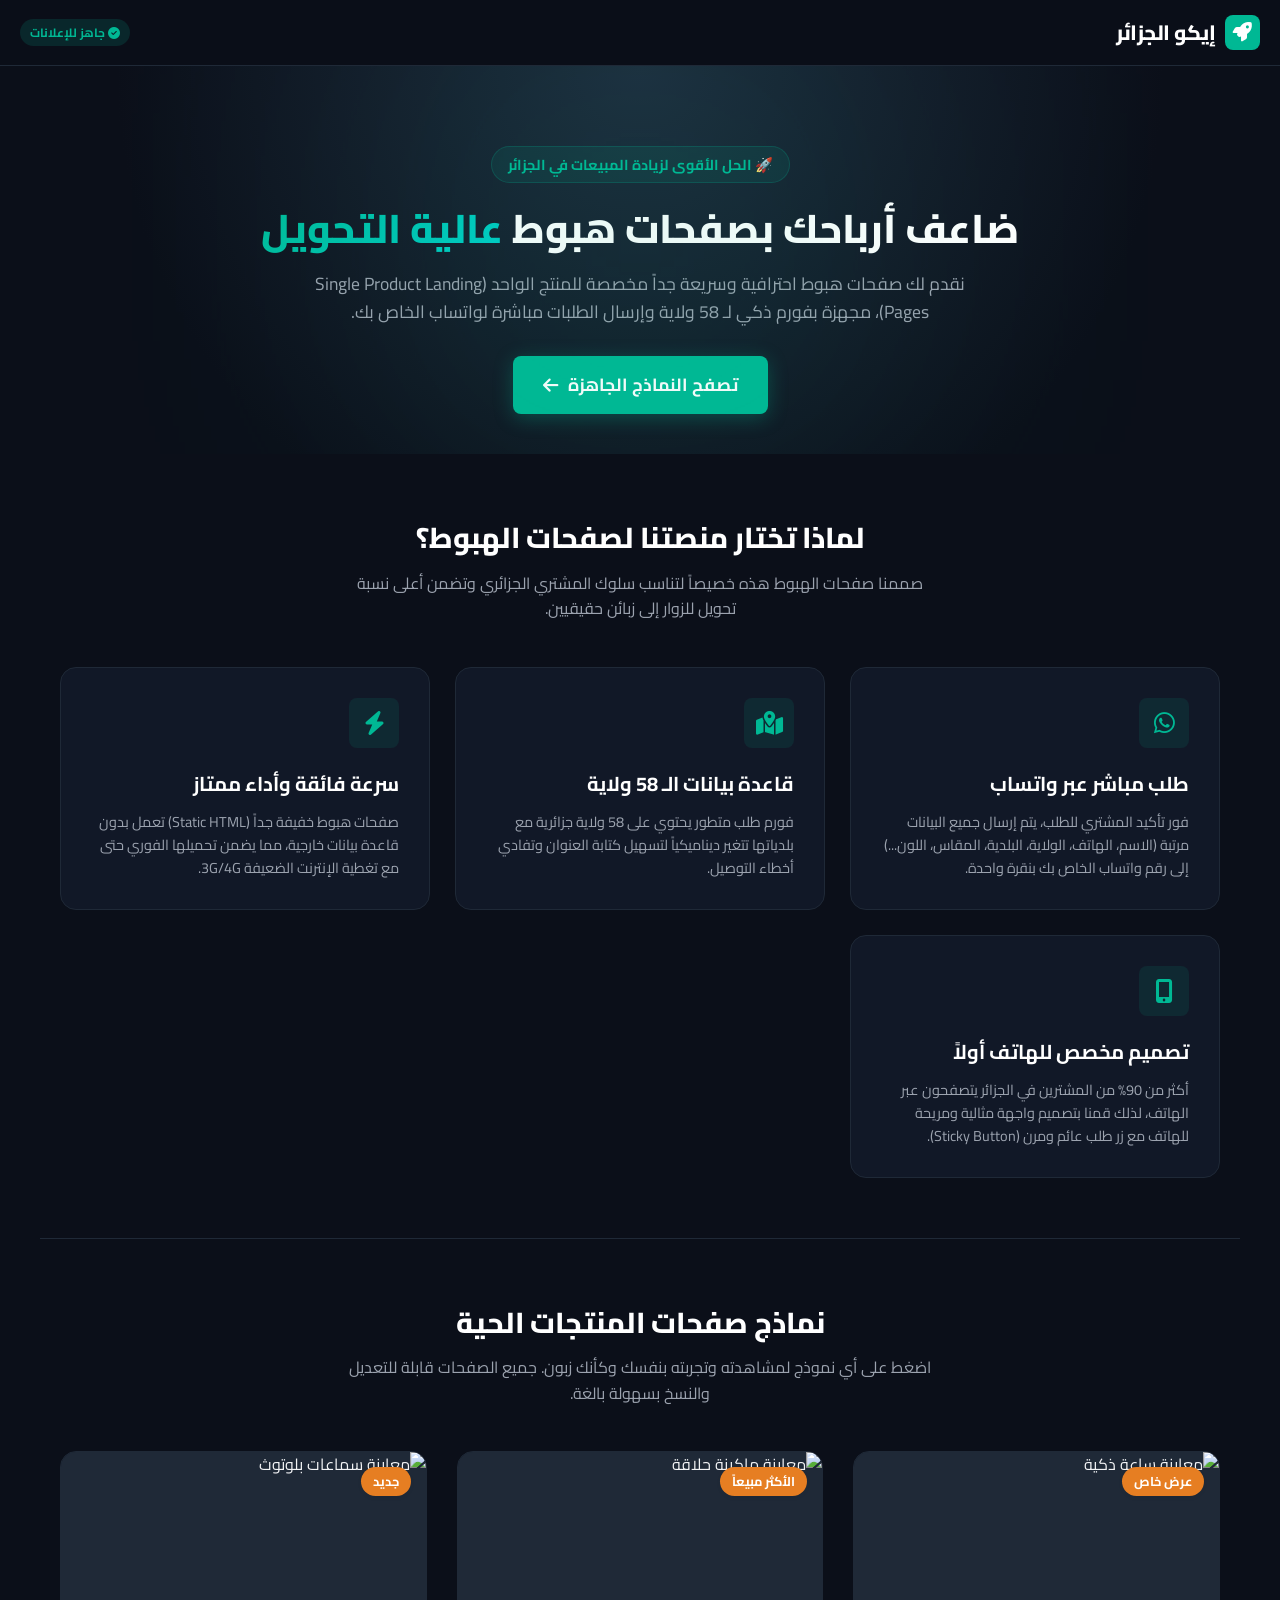
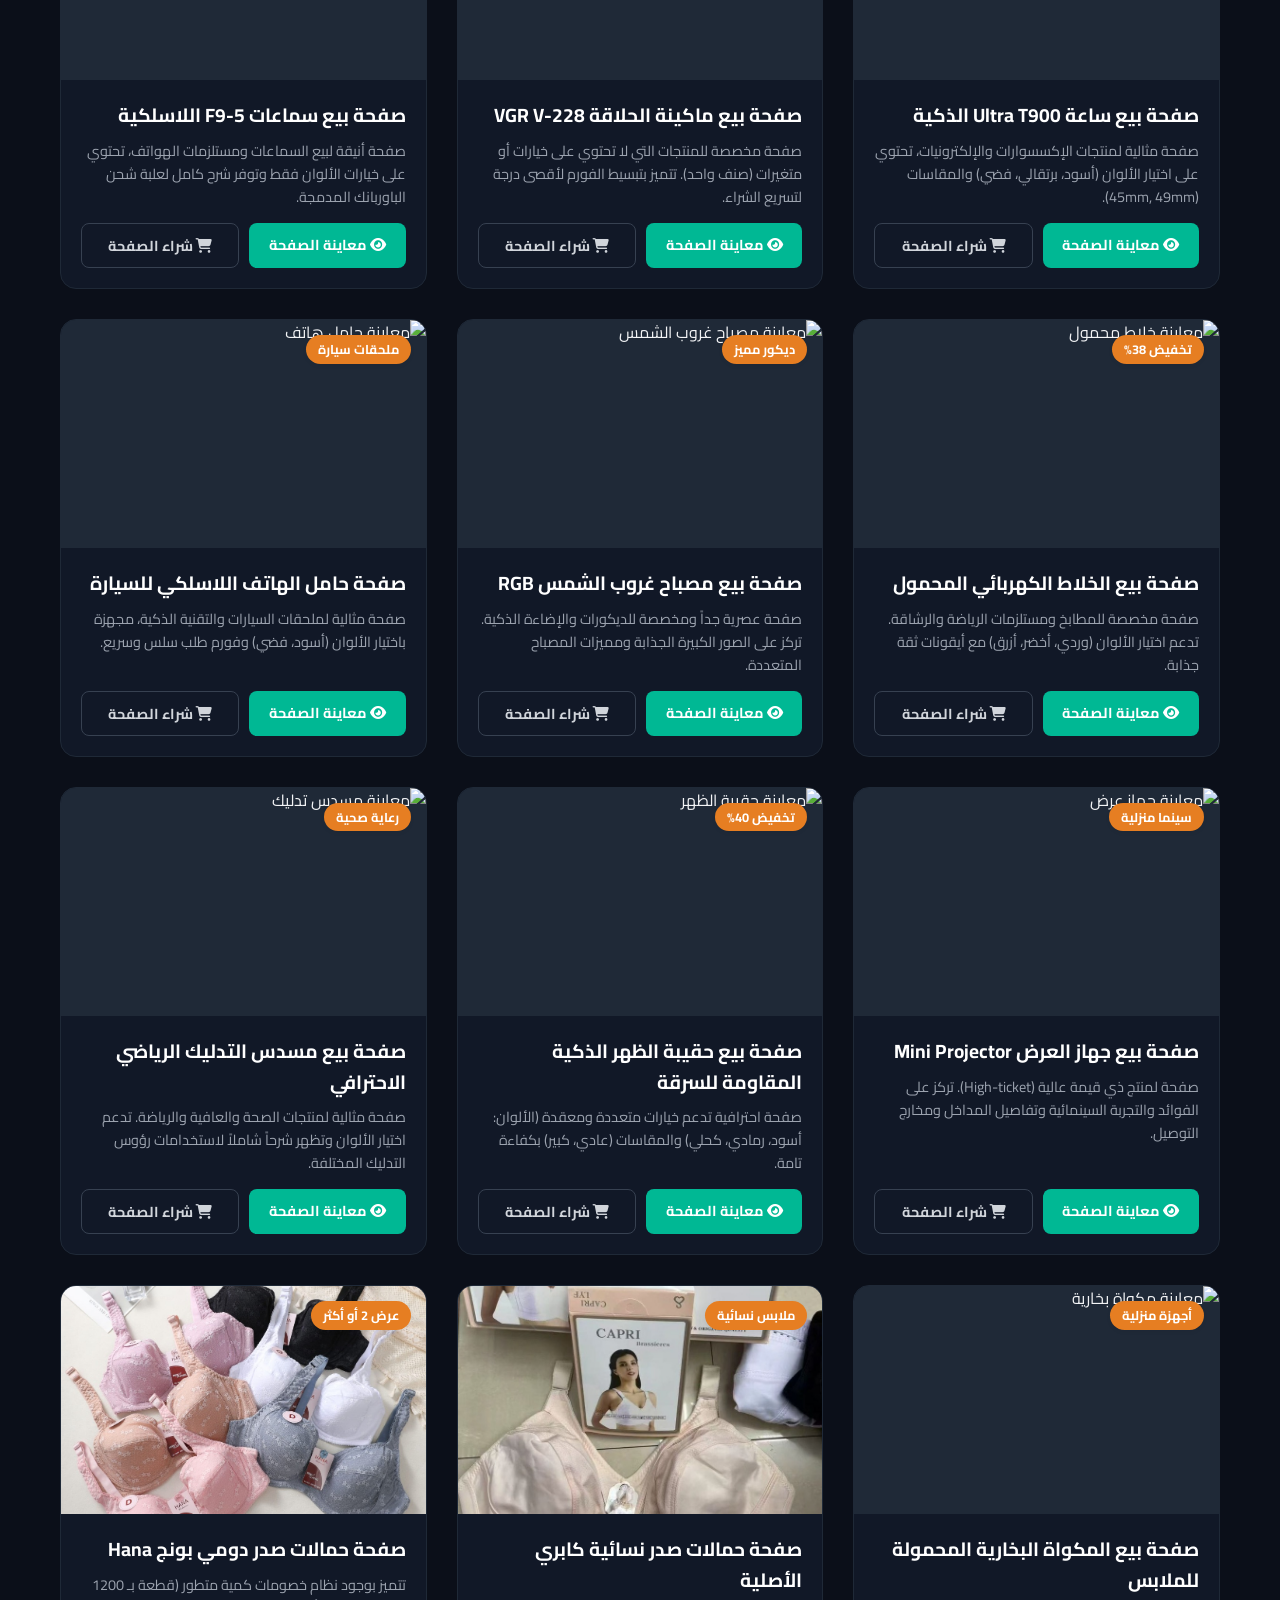
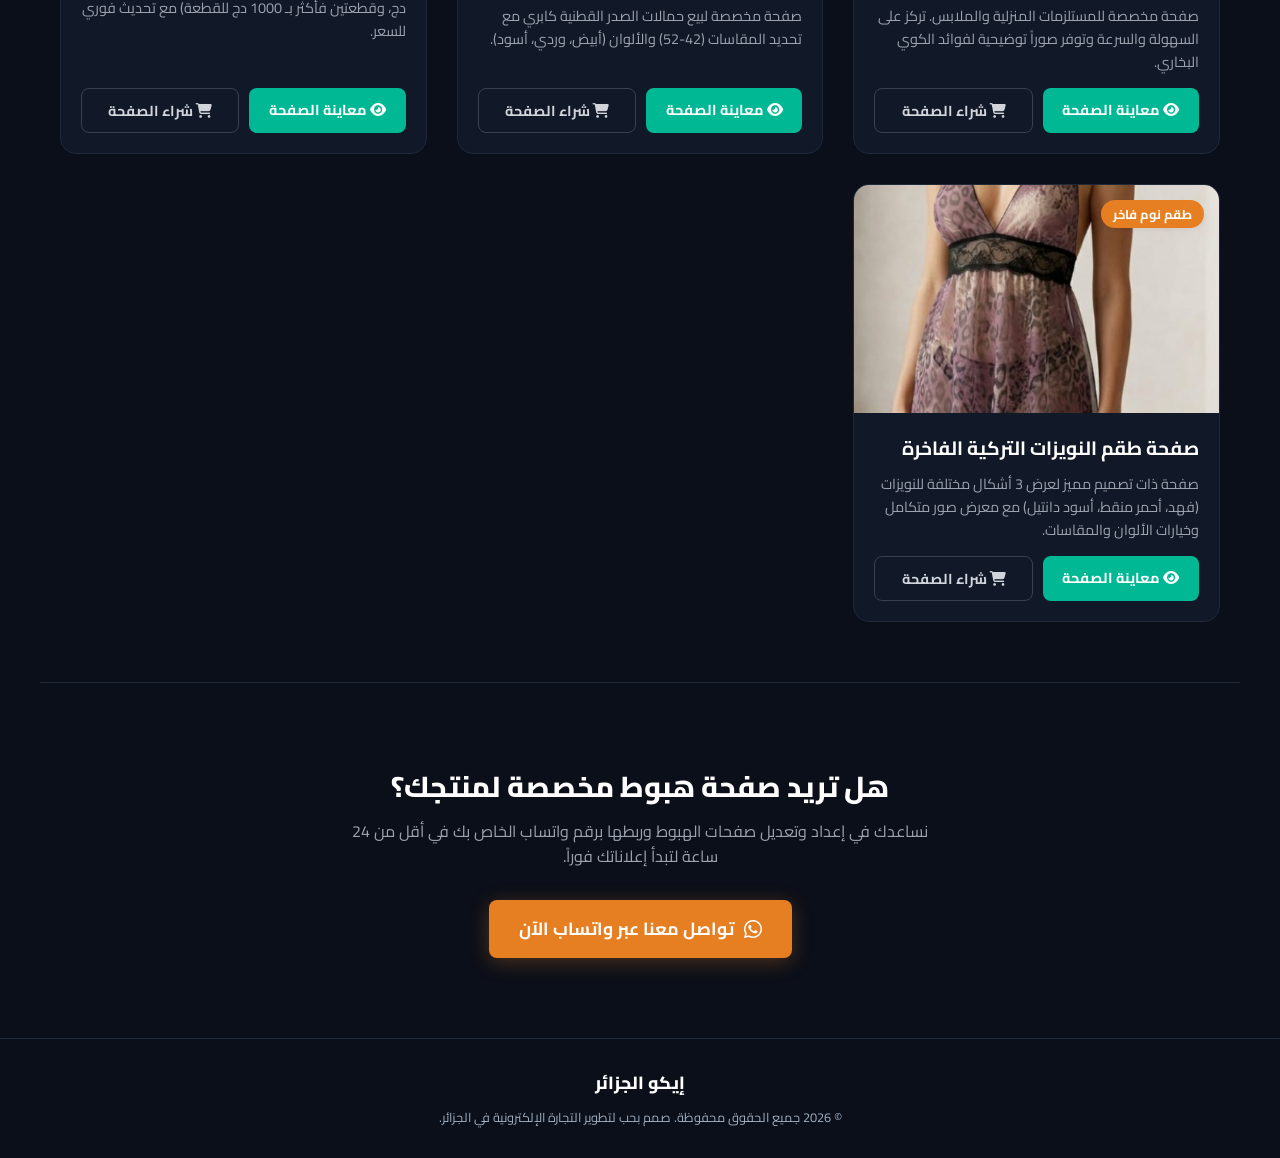
==== commit c5adfb3d: "Add 3 new product pages (Capri, Demi-Ponge, Nuisettes), dynamic pricing, and shipping rates system" ====
--- a/index.html
+++ b/index.html
@@ -241,6 +241,54 @@
           </div>
         </div>
       </div>
+
+      <!-- Template 11 -->
+      <div class="template-card">
+        <div class="template-preview">
+          <span class="template-badge">ملابس نسائية</span>
+          <img src="assets/images/product-11-1.jpg" alt="معاينة حمالات صدر نسائية كابري">
+        </div>
+        <div class="template-info">
+          <h3 class="template-title">صفحة حمالات صدر نسائية كابري الأصلية</h3>
+          <p class="template-desc">صفحة مخصصة لبيع حمالات الصدر القطنية كابري مع تحديد المقاسات (42-52) والألوان (أبيض، وردي، أسود).</p>
+          <div class="template-actions">
+            <a href="pages/product-11.html" target="_blank" class="template-btn template-btn-primary"><i class="fas fa-eye"></i> معاينة الصفحة</a>
+            <a href="https://api.whatsapp.com/send?phone=213550123456&text=مرحباً، أريد شراء صفحة هبوط حمالات صدر كابري" target="_blank" class="template-btn template-btn-secondary"><i class="fas fa-shopping-cart"></i> شراء الصفحة</a>
+          </div>
+        </div>
+      </div>
+
+      <!-- Template 12 -->
+      <div class="template-card">
+        <div class="template-preview">
+          <span class="template-badge" style="background-color: var(--secondary);">عرض 2 أو أكثر</span>
+          <img src="assets/images/product-12-1.jpg" alt="معاينة حمالات صدر دومي بونج">
+        </div>
+        <div class="template-info">
+          <h3 class="template-title">صفحة حمالات صدر دومي بونج Hana</h3>
+          <p class="template-desc">تتميز بوجود نظام خصومات كمية متطور (قطعة بـ 1200 دج، وقطعتين فأكثر بـ 1000 دج للقطعة) مع تحديث فوري للسعر.</p>
+          <div class="template-actions">
+            <a href="pages/product-12.html" target="_blank" class="template-btn template-btn-primary"><i class="fas fa-eye"></i> معاينة الصفحة</a>
+            <a href="https://api.whatsapp.com/send?phone=213550123456&text=مرحباً، أريد شراء صفحة هبوط حمالات صدر دومي بونج" target="_blank" class="template-btn template-btn-secondary"><i class="fas fa-shopping-cart"></i> شراء الصفحة</a>
+          </div>
+        </div>
+      </div>
+
+      <!-- Template 13 -->
+      <div class="template-card">
+        <div class="template-preview">
+          <span class="template-badge">طقم نوم فاخر</span>
+          <img src="assets/images/product-13-1.jpg" alt="معاينة طقم النويزات التركية">
+        </div>
+        <div class="template-info">
+          <h3 class="template-title">صفحة طقم النويزات التركية الفاخرة</h3>
+          <p class="template-desc">صفحة ذات تصميم مميز لعرض 3 أشكال مختلفة للنويزات (فهد، أحمر منقط، أسود دانتيل) مع معرض صور متكامل وخيارات الألوان والمقاسات.</p>
+          <div class="template-actions">
+            <a href="pages/product-13.html" target="_blank" class="template-btn template-btn-primary"><i class="fas fa-eye"></i> معاينة الصفحة</a>
+            <a href="https://api.whatsapp.com/send?phone=213550123456&text=مرحباً، أريد شراء صفحة هبوط طقم النويزات" target="_blank" class="template-btn template-btn-secondary"><i class="fas fa-shopping-cart"></i> شراء الصفحة</a>
+          </div>
+        </div>
+      </div>
     </div>
   </section>
 
